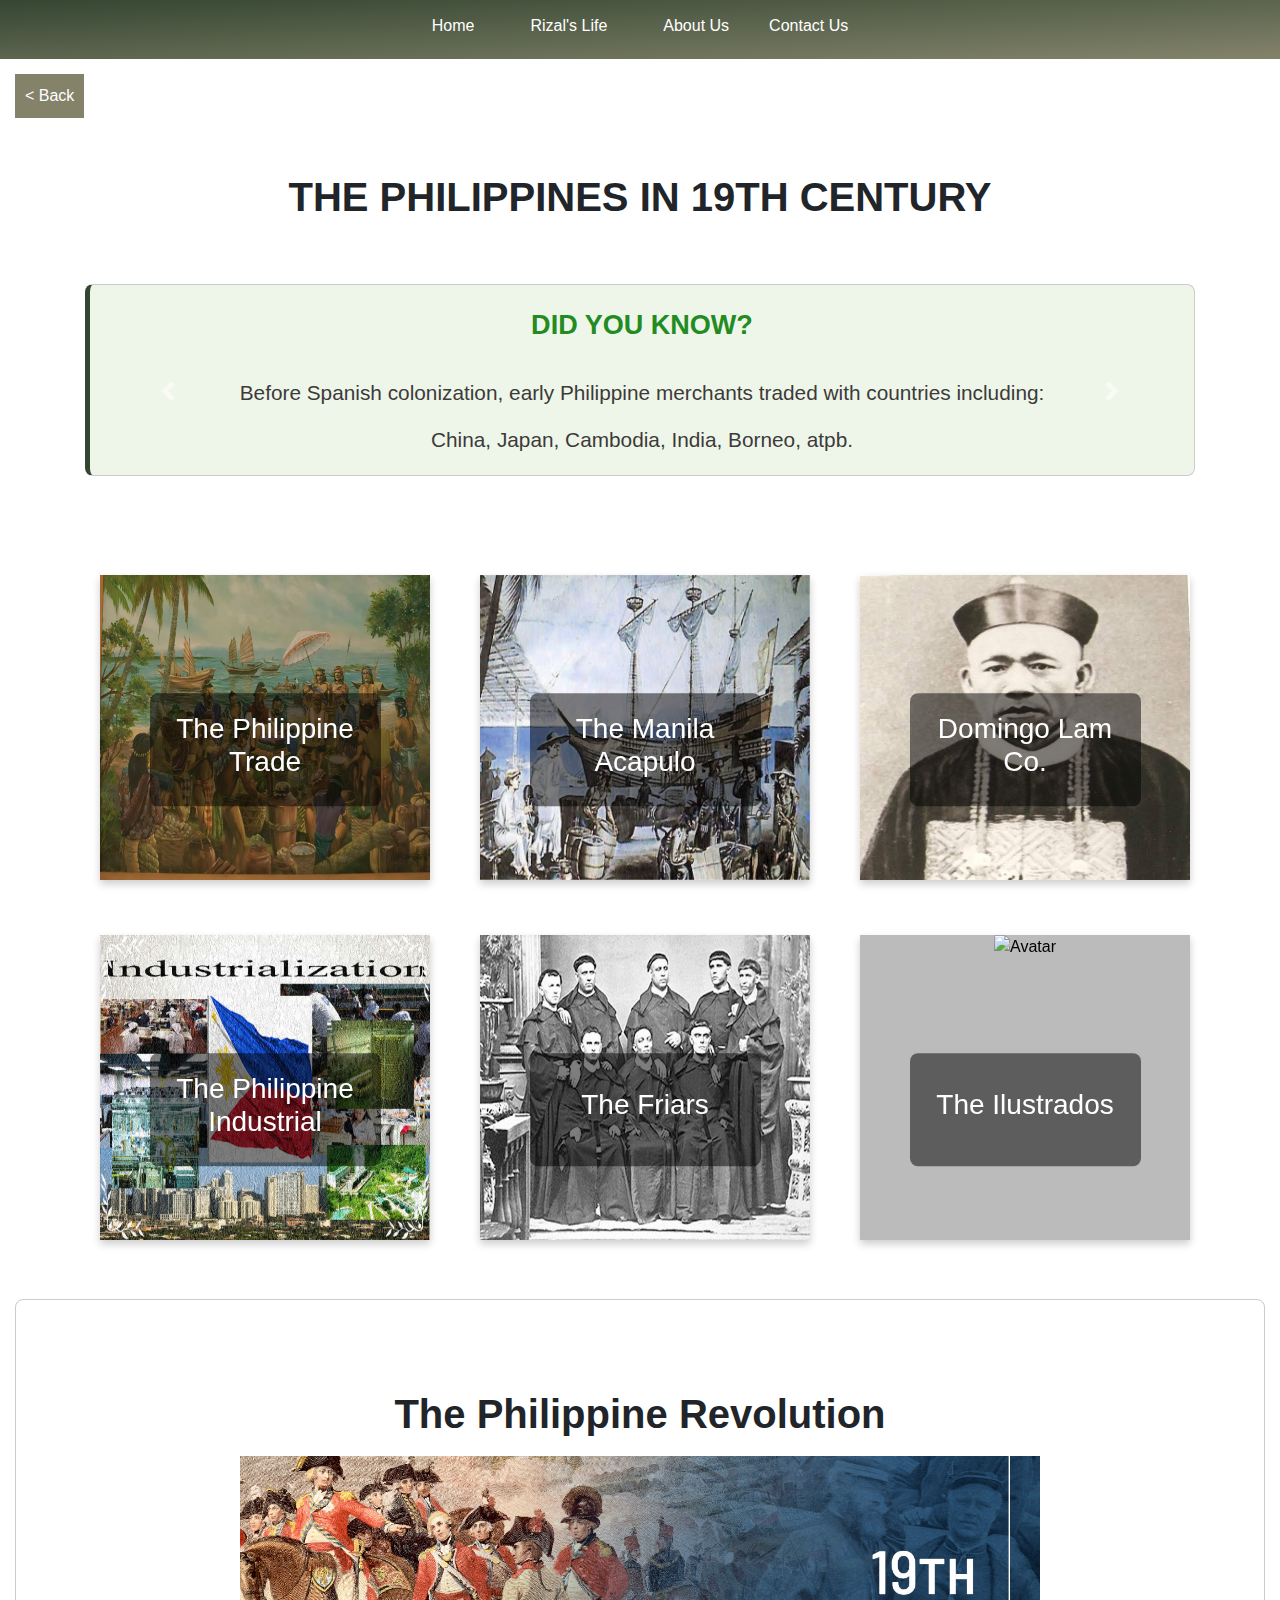
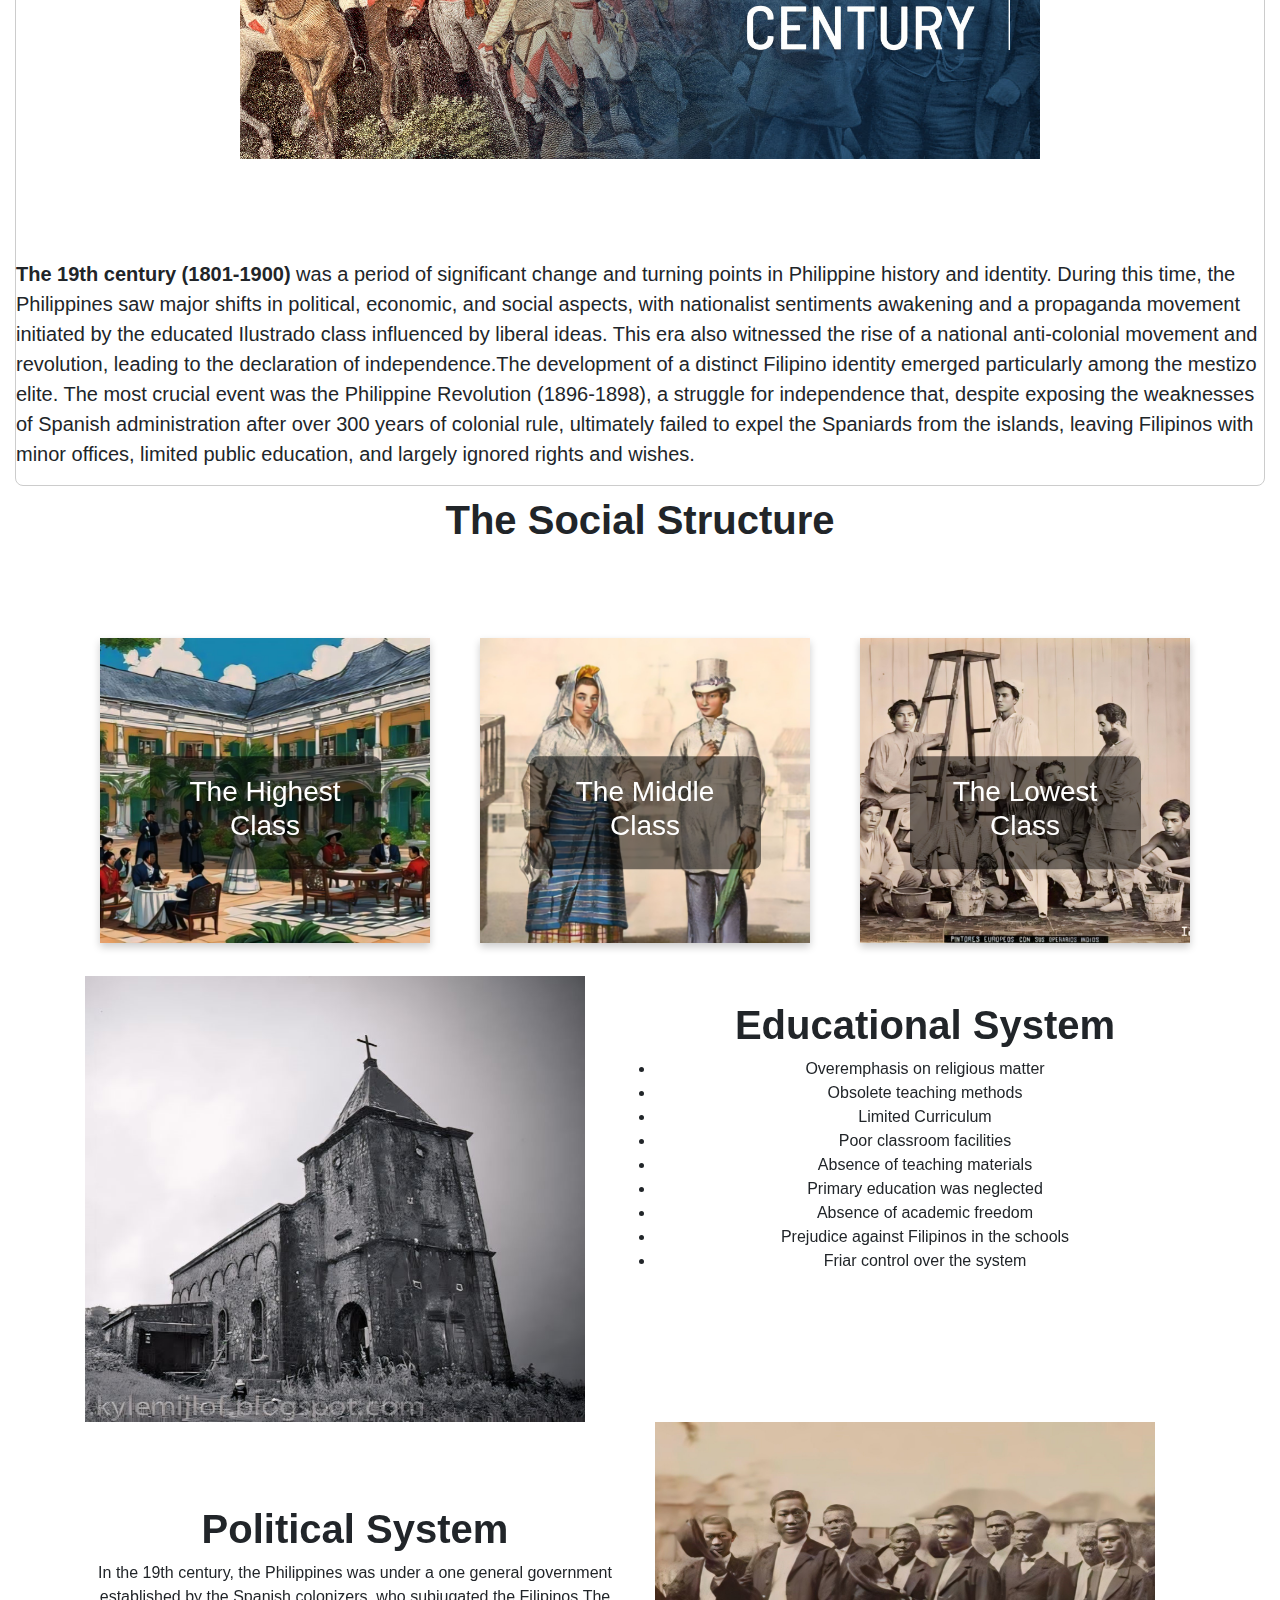
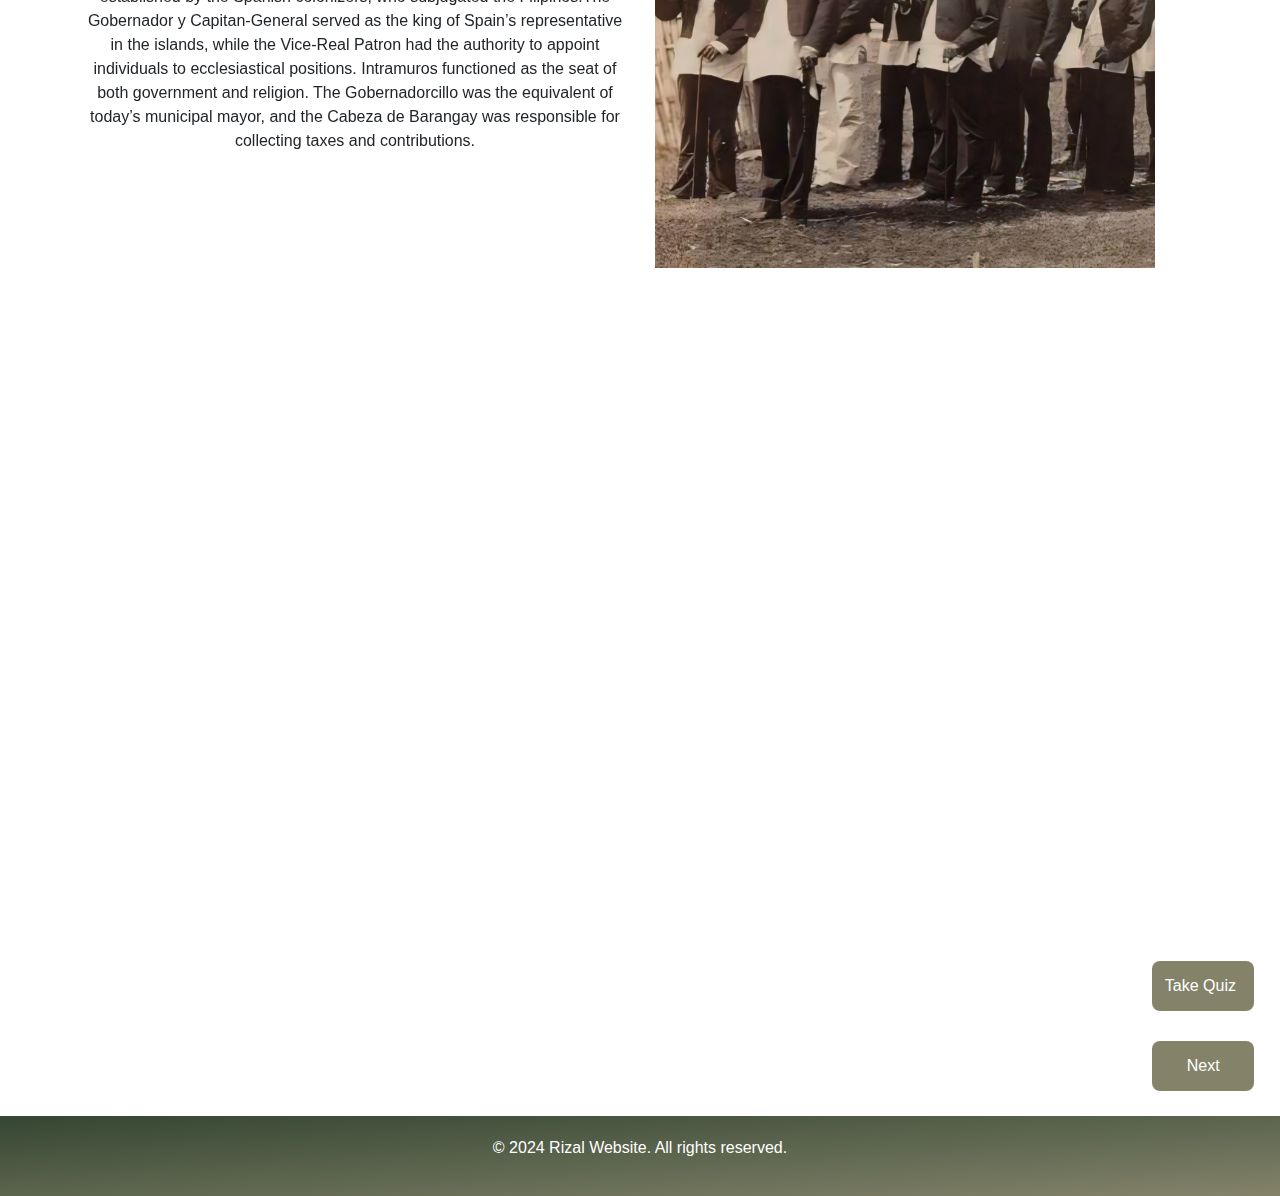
==== lesson2.html @ 727176fb "add files" ====
<!DOCTYPE html>
<html lang="en">
<head>
    <meta charset="UTF-8">
    <meta name="viewport" content="width=device-width, initial-scale=1.0">
    <title>Product Page</title>
    <link rel="stylesheet" href="styles.css">
    <link rel="stylesheet" href="style1.css">
    <!-- Bootstrap CSS -->
    <link rel="stylesheet" href="https://maxcdn.bootstrapcdn.com/bootstrap/4.5.2/css/bootstrap.min.css">
    <style>
        body {
            font-family: Arial, sans-serif;
            margin: 0;
            padding: 0;
            background-color: white;
        }

        nav {
            display: flex;
            justify-content: center;
            background-color: #333;
            overflow: hidden;
        }
        nav a {
          text-decoration: none;
            color: white;
            padding: 14px 20px;
            text-decoration: none;
            text-align: center;
            float: left;
        }
        nav a:hover {
            background-color: #ddd;
            color: black;
            text-decoration: none;
        }

        .dropdown {
            float: left;
            font-size: 15px;
        }

        .dropdown .dropbtn {
            font-size: 16px;  
            border: none;
            outline: none;
            color: white;
            padding: 0px 16px;
            background-color: inherit;
            margin: 0;
        }

        .dropdown-content {
            display: none;
            position: fixed;
            background-color: #f9f9f9;
            min-width: 160px;
            box-shadow: 0px 8px 16px 0px rgba(0,0,0,0.2);
            z-index: 1;
        }

        .dropdown-content a {
            float: none;
            color: black;
            padding: 10px 10px;
            text-decoration: none;
            display: block;
            text-align: left;
        }

        .dropdown:hover .dropdown-content {
            display: block;
        }

        .navbar a:hover, .dropdown:hover .dropbtn {
            background-color: #ddd;
            color: black;
        }
         /* TRIVIA */
         .carousel-item {
            height: 30vh; /* Adjust the height of the carousel items as needed */
            color: #3d3a3a;           
         
        }
        a.carousel-control-next {
            height: 120%;
        }
        a.carousel-control-prev {
            height: 120%;
        }
        .trivia {
            padding: 20px;
            margin-top: 5%;
            border: 1px solid #ccc;
            border-radius: 8px;
            margin-bottom: 30px;
            background: #eef6e9;
            border-left: 5px solid #344632;
            font-size: 1.3em;
        }
        .trivia b {
            color: forestgreen;
            font-size: 2em; 
            font-size: 1.3em; 
        }
        hr{

            text-decoration: none;
            height: 0%;
            border: none;
        }
       /* Flip Card */
        .century {
            text-align: center;
            padding-top: 40px;
        }
        .back {
            margin: 15px;
            padding: 10px;
            background: linear-gradient(to bottom right, #84836a,#84836a);
            color: white;
            display: -webkit-inline-box;
        }

        .back:hover {
          background: #dbbc9a;
          color: black;
          text-decoration: none;;
        }
        .back2 {
            margin: 15px;
            padding: 1%;
            margin-left: 90%;
            width: 8%;
            background: linear-gradient(to bottom right, #84836a,#84836a);
            color: white;
            display: inline-block;
            text-decoration: none;
            border-radius: 8px;
        }
        .back2:hover {
          background: #dbbc9a;
          color: black;
          text-decoration: none;
        }
        .back3 {
          text-align: center;
            margin-top: 15px;
            margin-bottom: 2%;
            padding: 1%;
            margin-left: 90%;
            width: 8%;
            height: 0%;
            background: linear-gradient(to bottom right, #84836a,#84836a);
            color: white;
            display: inline-block;
            text-decoration: none;
            border-radius: 8px;
        }
        .back3:hover{
          background: #dbbc9a;
          color: black;
          text-decoration: none;
        }

        .flip-card {
            background-color: transparent;
            width: 330px;
            height: 330px;
            perspective: 1000px;
            margin: 15px;
            padding-bottom: 25px;
        
        }

        .flip-card-inner {
          top:20% ;
            position: relative;
            width: 100%;
            height: 100%;
            text-align: center;
            transition: transform 0.6s;
            transform-style: preserve-3d;
            box-shadow: 0 4px 8px 0 rgba(0,0,0,0.2);
        }

        .flip-card:hover .flip-card-inner {
            transform: rotateY(180deg);
        }

        .flip-card-front, .flip-card-back {
            position: absolute;
            width: 100%;
            height: 100%;
            -webkit-backface-visibility: hidden;
            backface-visibility: hidden;
        }

        .flip-card-front {
            background-color: #bbb;
            color: black;
        }

        .flip-card-back {
            background-color: #e1be96;
            color: white;
            transform: rotateY(180deg);
            
        }
        .carousel-caption {
            position: absolute;
            transform: translate(-0%, -30%);
            background-color: rgba(0, 0, 0, 0.5);
            margin-bottom: 20px;
            display: flex;
            flex-direction: column;
            justify-content: center;
        }

        .carousel-caption h3 {
            color: white;
        }

        .carousel-caption p {
            color: white;
        }
        .Revolution {
            margin-top: 80px;
            padding-top: 80px;
            border: 1px solid #ccc;
            border-radius: 8px;
            background-color: #fff;
            transition: transform 0.3s, box-shadow 0.3s;
            font-size: 20px;
            display: flex;
            flex-direction: column;
            align-items: center;
        }
        .revol{
            padding: 10px;
            text-align: center;
        }
        .century2{
            max-width: 40em;
            max-height: 30em;
            display: flex;
            padding-bottom: 100px;
        }
        .bullet{
            display: flex;
            flex-direction: column;
            justify-content: center;
            margin-bottom: 70px;
           text-align: center;
         }

          img .century3{
            max-width: 40em;
            max-height: 11111em;
            display: flex;
            padding-bottom: 100px;
            top: 110%;
        }
        .bullet2{
            display: flex;
            flex-direction: column;
            justify-content: center;
            margin-bottom: 70px;
            text-align: center;
        }
          /* YouTube Video Embed */
          .video-container {
            position: relative;
            padding-bottom: 56.25%; /* 16:9 aspect ratio */
            height: 0;
            overflow: hidden;
            max-width: 100%;
            background: #000;
            margin: 20px 0;
        }
        .video-container iframe {
            position: absolute;
            top: 0;
            left: 0;
            width: 100%;
            height: 100%;
        }
    </style>
</head>
<body>
    <nav>
        <a href="index.html">Home</a>

        <div class="dropdown">
        <button class="dropbtn"><a href="rizal.html">Rizal's Life</a>
          <i class="fa fa-caret-down"></i>
        </button>
        <div class="dropdown-content">
          <a href="rizal.html"> Dr. Jose Rizal</a>
          <a href="lesson2.html"> History (19th Century)</a>
          <a href="lesson4.html"> Rizal’s Life: Family, Childhood and Early Education</a>
          <a href="lesson5.html"> Rizal’s Life: Higher Education and Life Abroad</a>
          <a href="propaganda.html"> Propaganda Movement</a>
        </div>
      </div> 

        <a href="index.html">About Us</a>
        <a href="index.html">Contact Us</a>
    </nav>
    <a class="back" href="rizalinfo.html">< Back</a>
    <!-------THE PHILIPPINES IN 19TH CENTURY-------->
    <div class="century"><h1><b>THE PHILIPPINES IN 19TH CENTURY</b></h1></div>
     <!-- DID YOU KNOWN? -->
     <div class="container">
      <div id="triviaCarousel" class="carousel slide" data-ride="carousel">
          <div class="carousel-inner">
              <div class="carousel-item active">
                  <div class="trivia text-center">
                      <b>DID YOU KNOW?</b><br><br>
                      Before Spanish colonization, early Philippine merchants traded with countries including: <hr>
                      China, Japan, Cambodia, India, Borneo, atpb.

                  </div>
              </div>
                  <div class="carousel-item">
                      <div class="trivia text-center">
                          <b>DID YOU KNOW?</b><br><br>
                          Did you know that the Manila-Acapulco Galleon Trade made Manila a center of commerce in the East being sent to Mexico, involving goods like:
                          Mangoes, Tamarind, Rice, and Chinese Tea.
                      </div>
                  </div>
          </div>
          <a class="carousel-control-prev" href="#triviaCarousel" role="button" data-slide="prev">
               <span class="carousel-control-prev-icon" aria-hidden="true"></span>
              <span class="sr-only">Previous</span>
          </a>
          <a class="carousel-control-next" href="#triviaCarousel" role="button" data-slide="next">
              <span class="carousel-control-next-icon" aria-hidden="true"></span>
              <span class="sr-only">Next</span>
          </a>
      </div>
  </div>
    <div class="container">
        <div class="row">
            <div class="col-md-4">
                <div class="flip-card">
                  <div class="flip-card-inner">
                    <div class="flip-card-front">
                      <img src="Images/trading.jpg" alt="Avatar" style="width:330px;height:305px;">
                        <div class="carousel-caption">
                            <h3>The Philippine Trade</h3>
                        </div>
                    </div>
                    <div class="flip-card-back">
                      <br>
                      <h1>The Philippine Trade</h1>
                      <br>
                      <p>Long before the Spaniards came to the Philippines, trade among the early Filipinos and with traders from the neighboring lands like China, Java, Borneo, and Thailand was conducted through barter</p>
                    </div>
                  </div>
                </div>

            </div>
            <div class="col-md-4">
                <div class="flip-card">
                  <div class="flip-card-inner">
                    <div class="flip-card-front">
                      <img src="Images/acapulo.jpg" alt="Avatar" style="width:330px;height:305px;">
                        <div class="carousel-caption">
                            <h3>The Manila Acapulo</h3>
                        </div>
                    </div>
                    <div class="flip-card-back">
                        <br>
                      <h1>The Manila Acapulco</h1>
                      <br>
                      <p>The Manila galleon, originally known as La Nao de China,and Galeón de Acapulco,refers to the Spanish trading ships that linked the Spanish Crown's Viceroyalty of New Spain, based in Mexico City, with its Asian territories, collectively known as the Spanish East Indies, across the Pacific Ocean.</p>
                    </div>
                  </div>
                </div>

            </div>
            <div class="col-md-4">
                <div class="flip-card">
                  <div class="flip-card-inner">
                    <div class="flip-card-front">
                      <img src="Images/lamco.jpg" alt="Avatar" style="width:330px;height:305px;">
                        <div class="carousel-caption">
                            <h3>Domingo Lam Co.</h3>
                        </div>
                    </div>
                    <div class="flip-card-back">
                        <br>
                      <h1>Domingo Lam Co.</h1>
                      <br>
                      <p> Chinese immigrant and business tycoon Don Domingo Lamco (Chinese name: Cue Yi-Lam) of Laguna was the great-great grandfather of Jose Rizal. Lamco is originally from Amoy China who came to the Philippines in the mid 17th century.</p>
                    </div>
                  </div>
                </div>
            </div>
            <div class="col-md-4">
              <div class="flip-card">
                <div class="flip-card-inner">
                  <div class="flip-card-front">
                    <img src="Images/industry.png" alt="Avatar" style="width:330px;height:305px;">
                      <div class="carousel-caption">
                          <h3>The Philippine Industrial</h3>
                      </div>
                  </div>
                  <div class="flip-card-back">
                      <br>
                    <h1>The Philippine Industrial</h1>
                    <br>
                    <p>The growth of commercial agriculture resulted in the appearance of a new class. Alongside the landholdings of the church and the rice estates of the pre-Spanish nobility there arose haciendas of coffee, hemp, and sugar, often the property of the Chinese-Filipino mestizos.</p>
                  </div>
                </div>
              </div>  
            </div>
            <div class="col-md-4">
              <div class="flip-card">
                <div class="flip-card-inner">
                  <div class="flip-card-front">
                    <img src="Images/friar.jpg" alt="Avatar" style="width:330px;height:305px;">
                      <div class="carousel-caption">
                          <h3>The Friars</h3>
                      </div>
                  </div>
                  <div class="flip-card-back">
                      <br>
                    <h1>The Friars</h1>
                     <br>
                    <p>The Spanish friars were the crucial elements in the Westernization of the Philippines, and in spreading the Christian faith in that part of the world. The friars in the 19th century abused the Filipinos through their pervasive presence in daily life, involvement in corruption, and conflicts with local officials and clergy.</p>
                  </div>
                </div>
              </div> 
            </div>
            <div class="col-md-4">
                <div class="flip-card">
                  <div class="flip-card-inner">
                    <div class="flip-card-front">
                      <img src="Images/ilustrados.jpg" alt="Avatar" style="width:330px;height:305px;">
                      <div class="carousel-caption">
                            <h3>The Ilustrados</h3>
                        </div>
                    </div>
                    <div class="flip-card-back">
                        <br>
                      <h1>The Illustrados</h1>
                      <br>
                      <p>The ilustrados, or the educated class of Filipinos during the Spanish colonial period, were instrumental in the rise of Filipino nationalism. They were the first to articulate the need for national identity and independence, using their education and exposure to liberal ideas from Europe to challenge the oppressive Spanish rule.</p>
                    </div>
                  </div>
                </div>
            </div>
        </div>
    </div>
            <!--PHILIPPINE REVOLUTION-->
            <div class="col-md-12">
                <div class="Revolution">
                <h1 class="revol"><b>The Philippine Revolution</b></h1>
                <img class="century2" src="Images/19thCentury.jpg" alt="picture ni rizal">
                    <p><b>The 19th century (1801-1900)</b> was a period of significant change and turning points in Philippine history and identity. During this time, the Philippines saw major shifts in political, economic, and social aspects, with nationalist sentiments awakening and a propaganda movement initiated by the educated Ilustrado class influenced by liberal ideas. This era also witnessed the rise of a national anti-colonial movement and revolution, leading to the declaration of independence.The development of a distinct Filipino identity emerged particularly among the mestizo elite. The most crucial event was the Philippine Revolution (1896-1898), a struggle for independence that, despite exposing the weaknesses of Spanish administration after over 300 years of colonial rule, ultimately failed to expel the Spaniards from the islands, leaving Filipinos with minor offices, limited public education, and largely ignored rights and wishes.</p>
                </div>
            </div>
            <!--SOCIAL STRUCTURE-->
        <h1 class="revol"><b>The Social Structure</b></h1>
        <div class="container">
        <div class="row">
            <div class="col-md-4">
                <div class="flip-card">
                  <div class="flip-card-inner">
                    <div class="flip-card-front">
                      <img src="Images/peninsulares.jpg" alt="Avatar" style="width:330px;height:305px;">
                        <div class="carousel-caption">
                            <h3>The Highest Class</h3>
                        </div>
                    </div>
                    <div class="flip-card-back">
                      <br>
                      <h1>The Highest Class</h1>
                      <br>
                        <h5>Spanish Officials, Peninsulares, Insulares, Friars</h5>
                        <p>They have the power and authority to rule over the Filipinos</p>
                    </div>
                  </div>
                </div>

            </div>

            <div class="col-md-4">
                <div class="flip-card">
                  <div class="flip-card-inner">
                    <div class="flip-card-front">
                      <img src="Images/principalia.jpg" alt="Avatar" style="width:330px;height:305px;">
                        <div class="carousel-caption">
                            <h3>The Middle Class</h3>
                        </div>
                    </div>
                    <div class="flip-card-back">
                      <br>
                      <h1>The Middle Class</h1>
                      <br>
                        <h5> Spanish Mestizos, Chinese Mestizos, Criollos, Principalia</h5>
                        <p>They are mixed of Spanish and Full-blooded Filipinos</p>
                    </div>
                  </div>
                </div>

            </div>

            <div class="col-md-4">
                <div class="flip-card">
                  <div class="flip-card-inner">
                    <div class="flip-card-front">
                      <img src="Images/indios.jpg" alt="Avatar" style="width:330px;height:305px;">
                        <div class="carousel-caption">
                            <h3>The Lowest Class</h3>
                            
                        </div>
                    </div>
                    <div class="flip-card-back">
                      <br>
                      <h1>The Lowest Class</h1>
                      <br>
                      <h5>Indios/Native Filipinos/The Masses</h5>
                        <p>Poor Filipinos, the Indios are the poor natives or poor people having pure Filipino blood</p>
                    </div>
                  </div>
                </div>

            </div>
            </div>
            </div>
            </div>
            <!-- EDUCATIONAL SYSTEM -->
            <div class="container">
                <div class="row">
            <div class="col-md-6">
                <img class="century3" src="Images/church.jpg" style="width:500px;height:500px; padding-top: 10%;">
            </div>
            <div class="bullet2 col-md-6">
                <h1 class=""><b>Educational System</b></h1>

                  <li>Overemphasis on religious matter</li>
                  <li>Obsolete teaching methods</li>
                  <li>Limited Curriculum</li>
                  <li>Poor classroom facilities</li>
                  <li>Absence of teaching materials</li>
                  <li>Primary education was neglected</li>
                  <li>Absence of academic freedom</li>
                  <li>Prejudice against Filipinos in the schools</li>
                  <li>Friar control over the system</li>

            </div>
        </div>
    </div>
    <!-- POLITICAL SYSTEM -->
            <div class="container">
                <div class="row">
            <div class="bullet2 col-md-6">
                <h1 class=""><b>Political System</b></h1>
                <p>
                  In the 19th century, the Philippines was under a one general government established by the Spanish colonizers, who subjugated the Filipinos.The Gobernador y Capitan-General served as the king of Spain’s representative in the islands, while the Vice-Real Patron had the authority to appoint individuals to ecclesiastical positions. Intramuros functioned as the seat of both government and religion. The Gobernadorcillo was the equivalent of today’s municipal mayor, and the Cabeza de Barangay was responsible for collecting taxes and contributions.
                </p>
            </div>
            <div class="col-md-6">
                <img class="century3" src="Images/political.jpg" style="width:500px;height:500px; padding-bottom: 10%;">
            </div>
        </div>
    </div>
    <!-- Embedded YouTube Video -->
    <div class="container">
      <div class="row">
        <div class="col-md-12 text-center">
          <div class="embed-responsive embed-responsive-16by9">
              <iframe class="embed-responsive-item" src="https://www.youtube.com/embed/nvOhea-KxM8?start=624&autoplay=1" allow="autoplay" allowfullscreen></iframe>
          </div>
        </div>
      </div>
    </div>
    <div>
      <a class="back2" href="q1.html">Take Quiz</a>
      <a class="back3" href="lesson4.html"> Next</a>
    </div>
    <div class="footer">
        <p>&copy; 2024 Rizal Website. All rights reserved.</p>
    </div>
    <script src="https://code.jquery.com/jquery-3.5.1.slim.min.js"></script>
    <script src="https://cdn.jsdelivr.net/npm/@popperjs/core@2.9.2/dist/umd/popper.min.js"></script>
    <script src="https://maxcdn.bootstrapcdn.com/bootstrap/4.5.2/js/bootstrap.min.js"></script>
</body>
</html>
---- style1.css ----
body {
    font-family: Arial, sans-serif;
    margin: 0;
    padding: 0;
    background-color: white;
}


nav {
    display: flex;
    justify-content: center;
    background: linear-gradient(to bottom right, #344632, #84836a);
    overflow: hidden;
}
nav a {
    color: white;
    padding: 14px 20px;
    text-decoration: none;
    text-align: center;
    float: left;

}
nav a:hover {
    background-color: #ddd;
    color: black;
}

.dropdown {
  float: left;
}

.dropdown .dropbtn {
  font-size: 16px;  
  border: none;
  outline: none;
  color: white;
  padding: 14px 16px;
  background-color: inherit;
  margin: 0;
}

.dropdown-content {

  display: none;
  position: fixed;
  background-color: #f9f9f9;
  min-width: 160px;
  box-shadow: 0px 8px 16px 0px rgba(0,0,0,0.2);
  z-index: 1;
}

.dropdown-content a {
  float: none;
  color: black;
  padding: 10px 10px;
  text-decoration: none;
  display: block;
  text-align: left;
}

.dropdown:hover .dropdown-content {
  display: block;
}

.navbar a:hover, .dropdown:hover .dropbtn {
  background-color: #ddd;
  color: black;
}
.container {
    max-width: 100%;
    margin: 0 auto;
    padding: 0;
}

.carousel-item {
    height: 100vh;
}

.carousel-item img {
    width: 100%;
    height: 100vh;
    object-fit: cover;
}

.carousel-caption {
    position: absolute;
    top: 50%;
    left: 50%;
    bottom: 30%;
    transform: translate(-50%, -50%);
    background-color: rgba(0, 0, 0, 0.5);
    padding: 20px;
    border-radius: 8px;
}

.carousel-caption h2 {
    color: white;
    margin: 0;
}

.carousel-caption p {
    color: white;
    margin-top: 10px;
}

.divider {
    height: 1px;
    background-color: #ccc;
    margin: 20px 0;
}

.about-us {
    text-align: center;
    padding: 60px 20px;
    background: linear-gradient(to bottom right, #84836a, #84836a);
    color: white;
}

.about-us h3 {
    color: #f7faf7;
    margin-bottom: 30px;
    font-size: 3rem;
    font-family: 'Playfair Display', serif;
    letter-spacing: 1px;
    animation: fadeIn 2s ease-in-out;
}

.about-us p {
    margin-bottom: 20px;
    font-size: 1.2rem;
    line-height: 1.6;
    max-width: 800px;
    margin-left: auto;
    margin-right: auto;
    animation: fadeIn 3s ease-in-out;
}

.meet-the-team {
    padding: 60px 20px;
    background: linear-gradient(to bottom right, #84836a,#84836a);
}

.meet-the-team h3 {
    margin-bottom: 40px;
    font-size: 3rem;
    color: #f5f5f5;
    font-family: 'Playfair Display', serif;
    letter-spacing: 1px;
    animation: fadeIn 2s ease-in-out;
}

.card {
    transition: transform 0.3s, box-shadow 0.3s;
    margin-bottom: 20px;
    border: none;
    overflow: hidden;
    border-radius: 10px;
    animation: fadeIn 2s ease-in-out;
    background-color: #4e4e50;
}

.card:hover {
    transform: translateY(-10px);
    box-shadow: 0 6px 12px rgba(0, 0, 0, 0.2);
}

.card img {
    transition: transform 0.3s;
}

.card:hover img {
    transform: scale(1.1);
}

.card-title {
    margin-top: 10px;
    font-size: 1.4rem;
    color: #0a0a0a;
}

.card-body {
    text-align: center;
    background-color: #f7faf7;
    padding: 15px;
}

.footer {
    background: linear-gradient(to bottom right, #344632, #84836a);
    color: white;
    padding: 20px 0;
    text-align: center;
}

@media (max-width: 768px) {
    .about-us h3,
    .meet-the-team h3 {
        font-size: 2.5rem;
    }

    .about-us p {
        font-size: 1rem;
    }

    .card-title {
        font-size: 1.2rem;
    }
}

@keyframes fadeIn {
    from {
        opacity: 0;
    }
    to {
        opacity: 1;
    }
}

.contact-us {
    padding: 40px;
    background-color: #fff;
    text-align: center;
    box-shadow: 0 4px 8px rgba(0, 0, 0, 0.1); /* Added box shadow */
}

.contact-us h3 {
    margin-bottom: 20px;
    font-size: 1.8rem; /* Increased font size */
}

.form-control {
    margin-bottom: 15px;
    box-shadow: 0 2px 4px rgba(0, 0, 0, 0.1); /* Added box shadow to input fields */
}

.btn-primary {
    margin-top: 15px;
    background-color: #e1be96;
    border-color: #e1be96;
    color: #344632;
    transition: background-color 0.3s, border-color 0.3s; /* Smooth transition */
}

.btn-primary:hover {
    background-color: #344632;
    border-color: #344632;
}



#mission-vision-goals {
    padding: 40px 0;
    background-color:white ;
    color: rgb(5, 5, 5);
    text-align: center;
}

#mission-vision-goals h2 {
    color: #030303;
    font-size: 2.5rem;
    margin-bottom: 40px;
}

#mission-vision-goals .section-content {
    display: flex;
    align-items: center;
    justify-content: center;
    flex-wrap: wrap;
    margin-bottom: 30px;
}

#mission-vision-goals .section-content:nth-child(even) {
    flex-direction: row-reverse;
}

#mission-vision-goals .section-content img {
    width: 50%;
    height: auto;
    object-fit: cover;
    border-radius: 8px;
    box-shadow: 0 4px 8px rgba(0, 0, 0, 0.1);
    transition: transform 0.3s, box-shadow 0.3s;
}

#mission-vision-goals .section-content img:hover {
    transform: scale(1.05);
    box-shadow: 0 6px 12px rgba(0, 0, 0, 0.2);
}

#mission-vision-goals .section-text {
    width: 50%;
    padding: 20px;
}

#mission-vision-goals .section-text h4 {
    color: #0a0a0a;
    margin-bottom: 20px;
    font-size: 1.8rem;
}

#mission-vision-goals .section-text p {
    color:  #0a0a0a;
    font-size: 1.1rem;
    line-height: 1.6;
}

#mission-vision-goals .section-text ul {
    list-style-type: none;
    padding-left: 0;
}

#mission-vision-goals .section-text ul li {
    text-align: left;
    margin-bottom: 10px;
    color:  #0a0a0a;
}

@media (max-width: 768px) {
    #mission-vision-goals .section-content {
        flex-direction: column;
    }

    #mission-vision-goals .section-content img,
    #mission-vision-goals .section-text {
        width: 100%;
    }
}
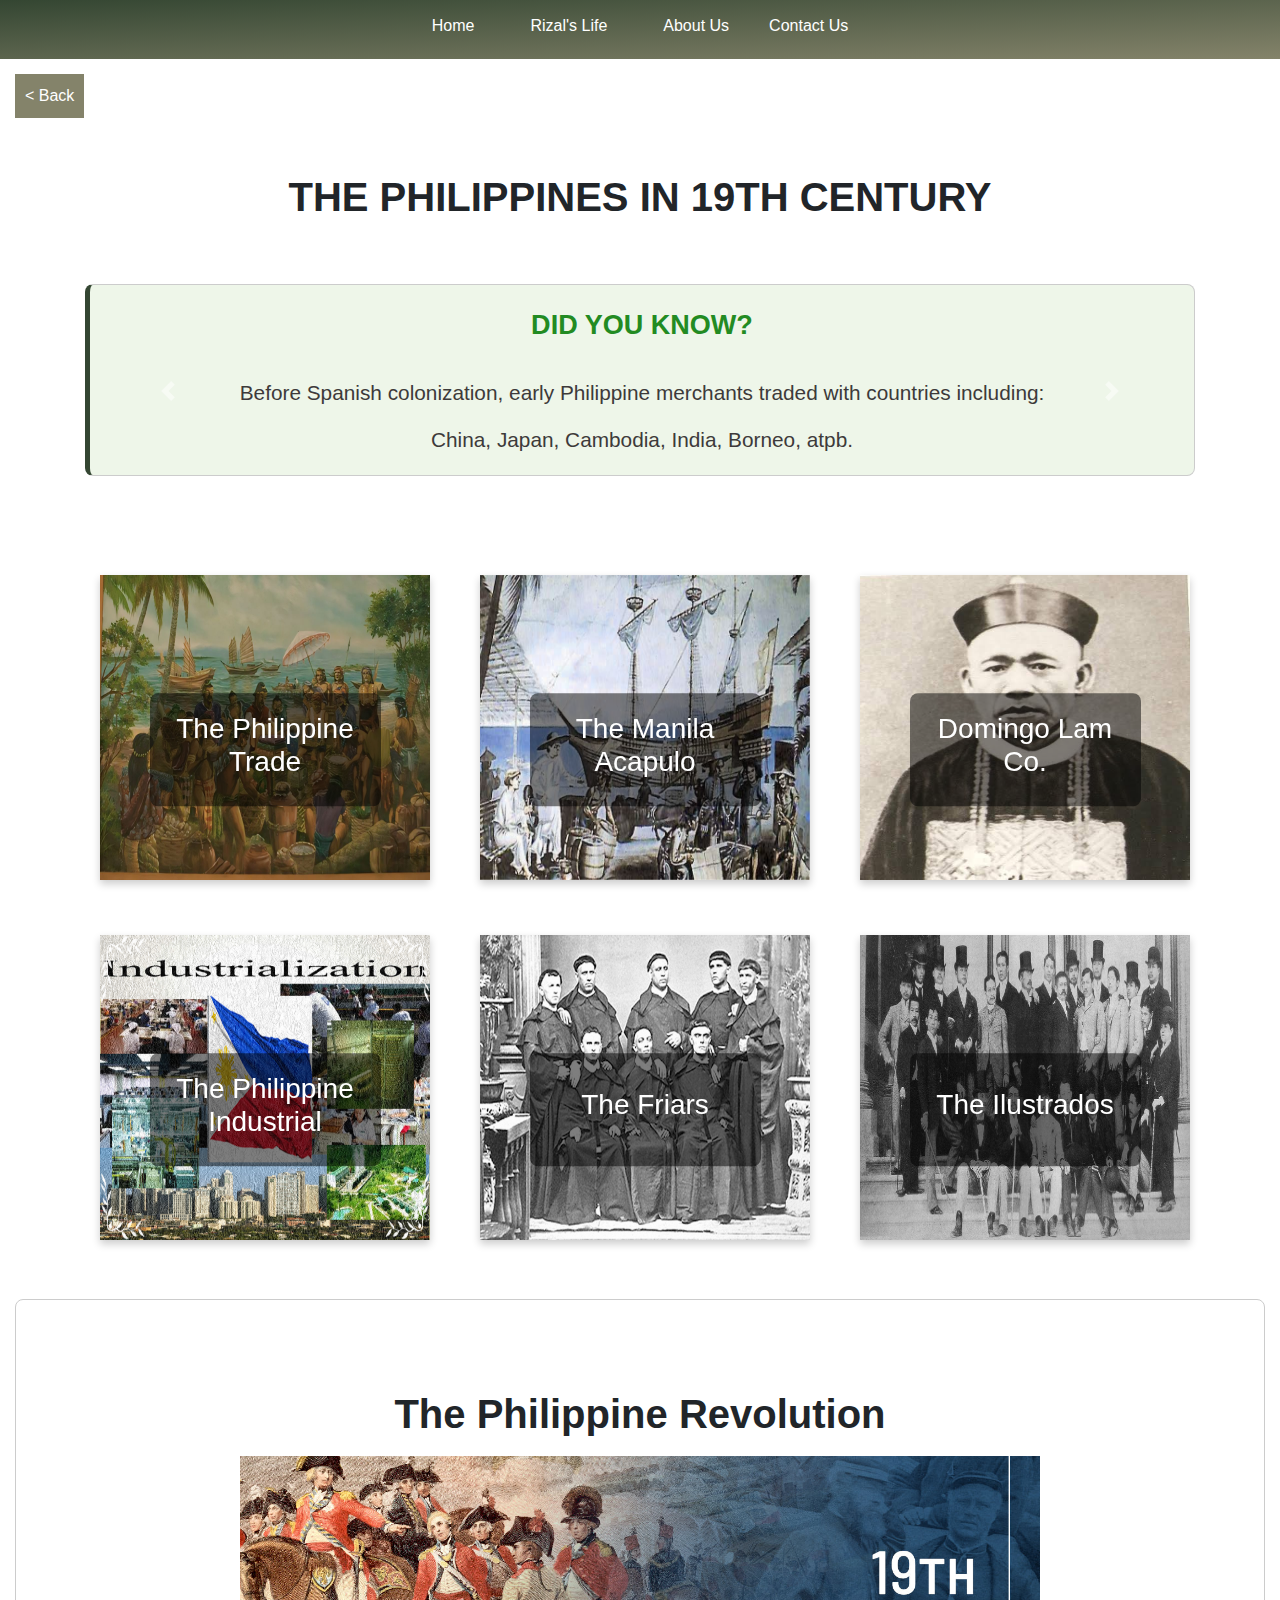
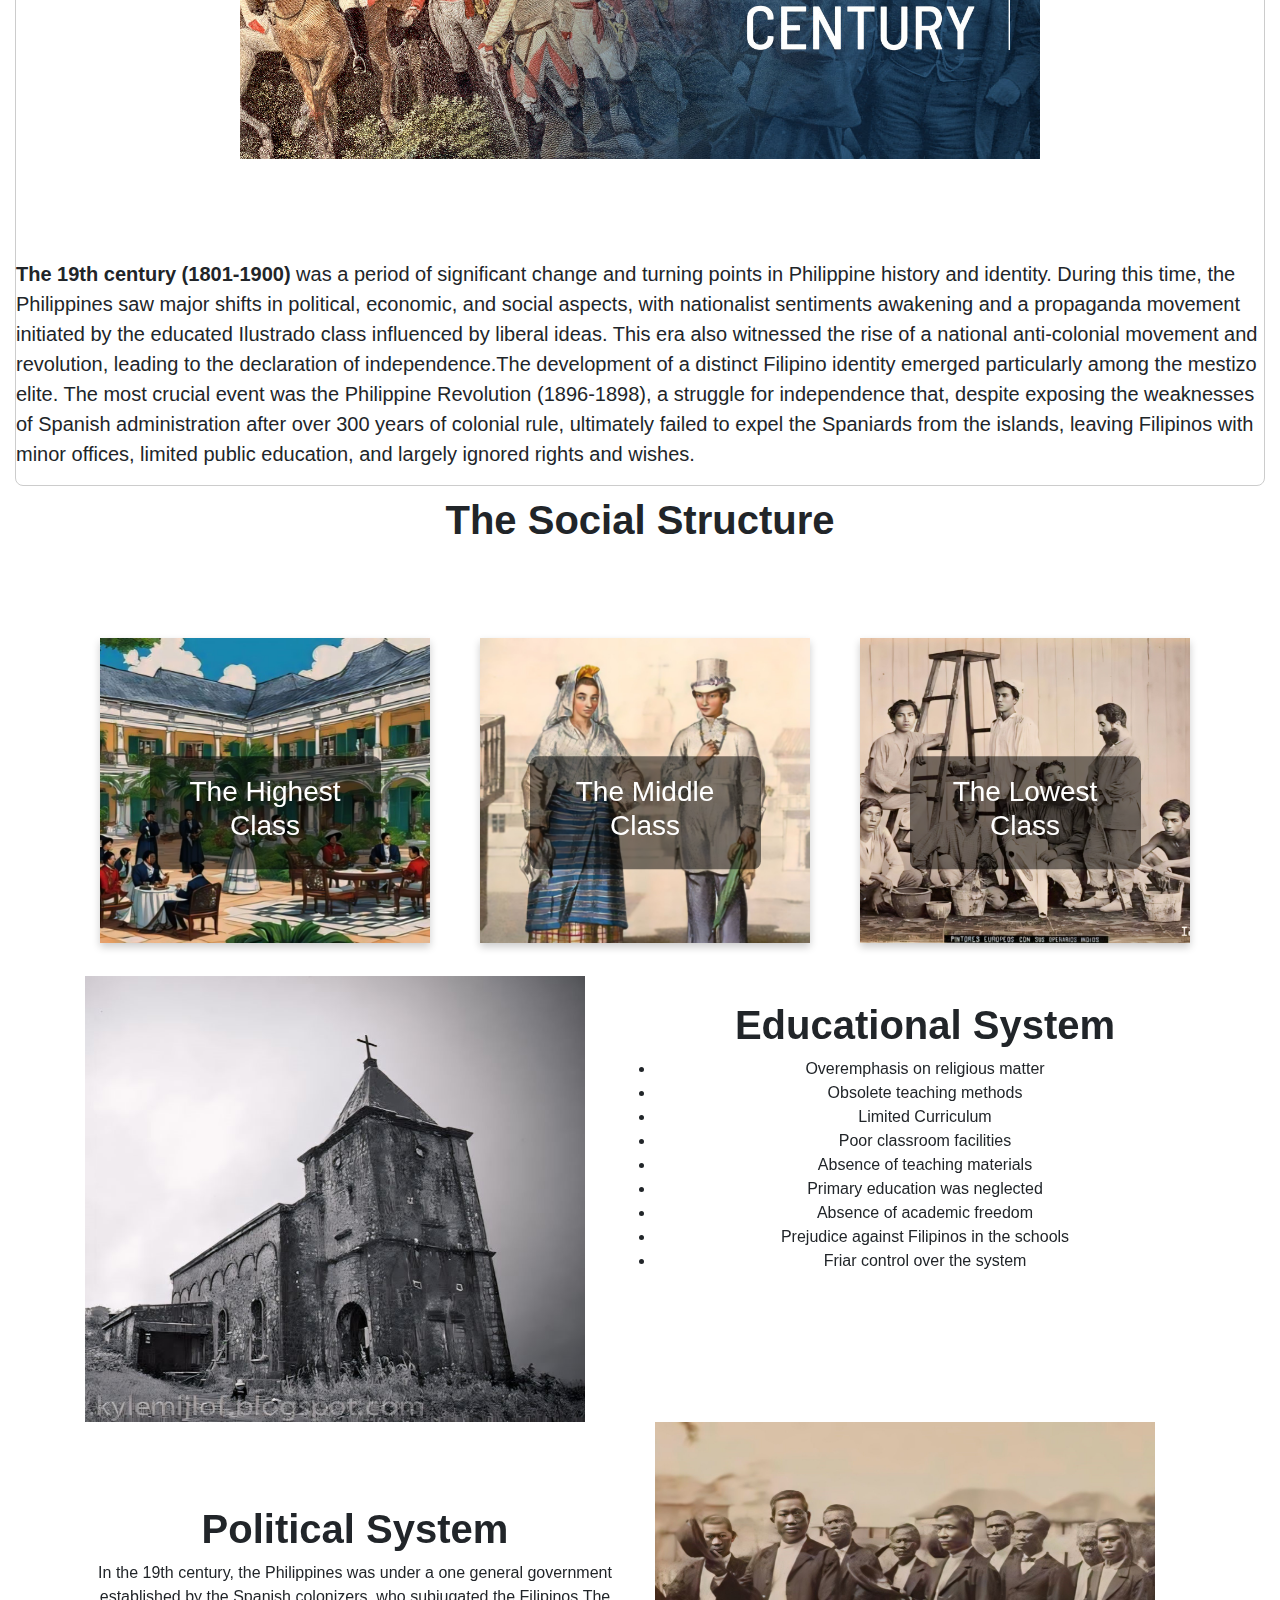
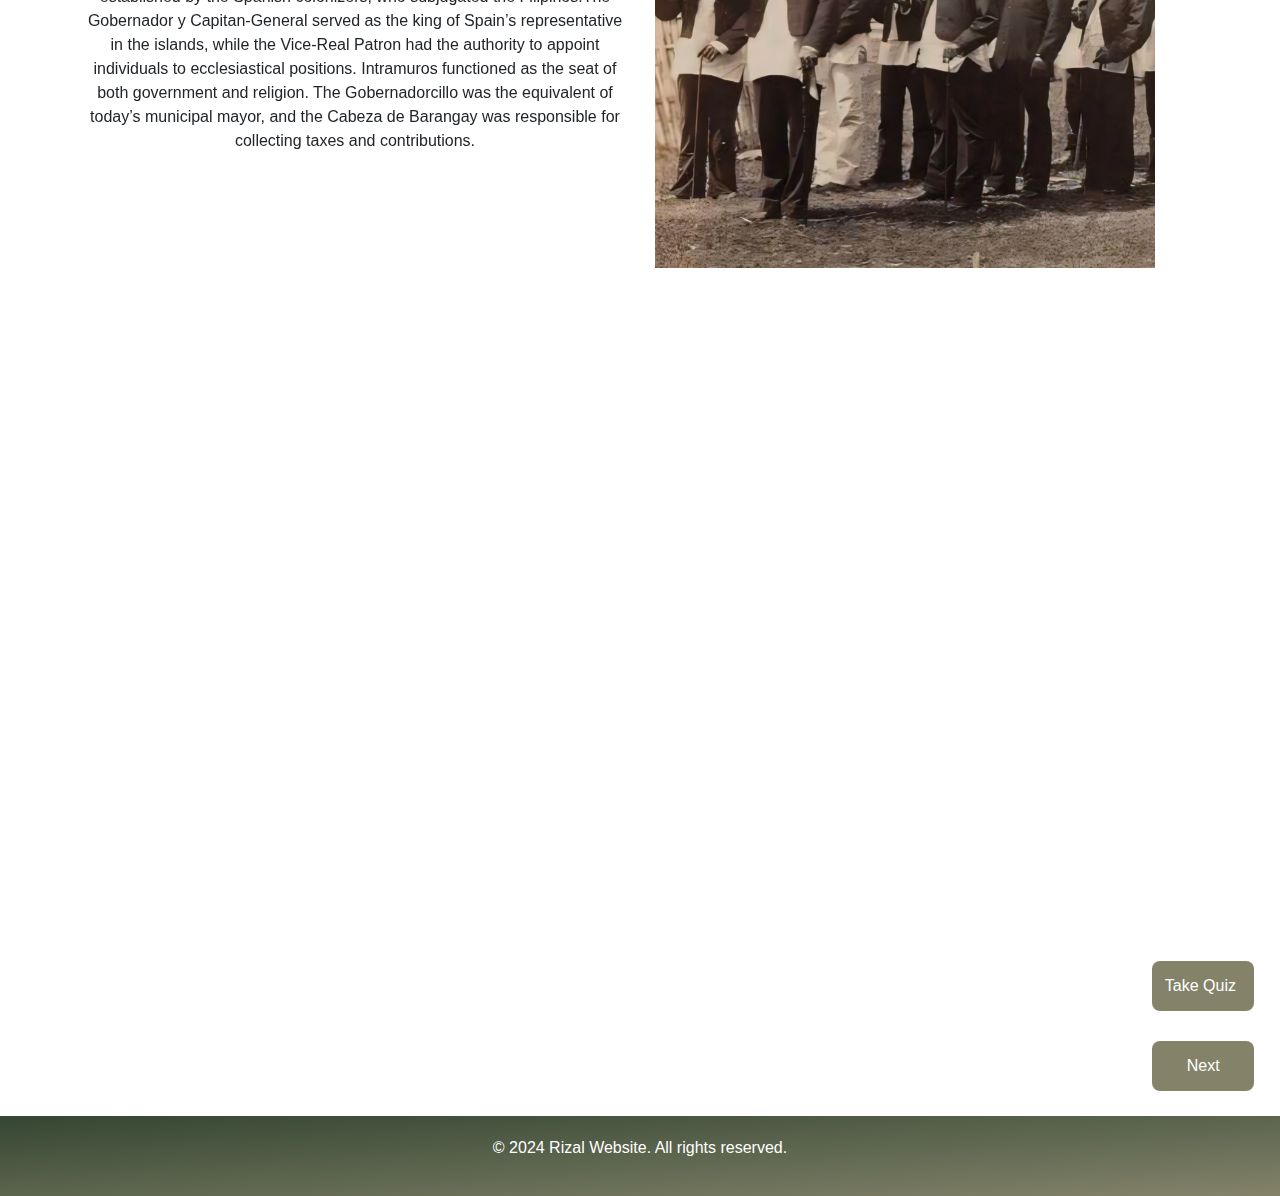
==== commit cb6a084b: "add files" ====
--- a/lesson2.html
+++ b/lesson2.html
@@ -298,6 +298,7 @@
         </button>
         <div class="dropdown-content">
           <a href="rizal.html"> Dr. Jose Rizal</a>
+          <a href="rizal_law.html">Republict Act 1425 (Rizal Law)</a>
           <a href="lesson2.html"> History (19th Century)</a>
           <a href="lesson4.html"> Rizal’s Life: Family, Childhood and Early Education</a>
           <a href="lesson5.html"> Rizal’s Life: Higher Education and Life Abroad</a>
@@ -439,7 +440,7 @@
                 <div class="flip-card">
                   <div class="flip-card-inner">
                     <div class="flip-card-front">
-                      <img src="Images/ilustrados.jpg" alt="Avatar" style="width:330px;height:305px;">
+                      <img src="Images/Ilustrados.jpg" alt="Avatar" style="width:330px;height:305px;">
                       <div class="carousel-caption">
                             <h3>The Ilustrados</h3>
                         </div>
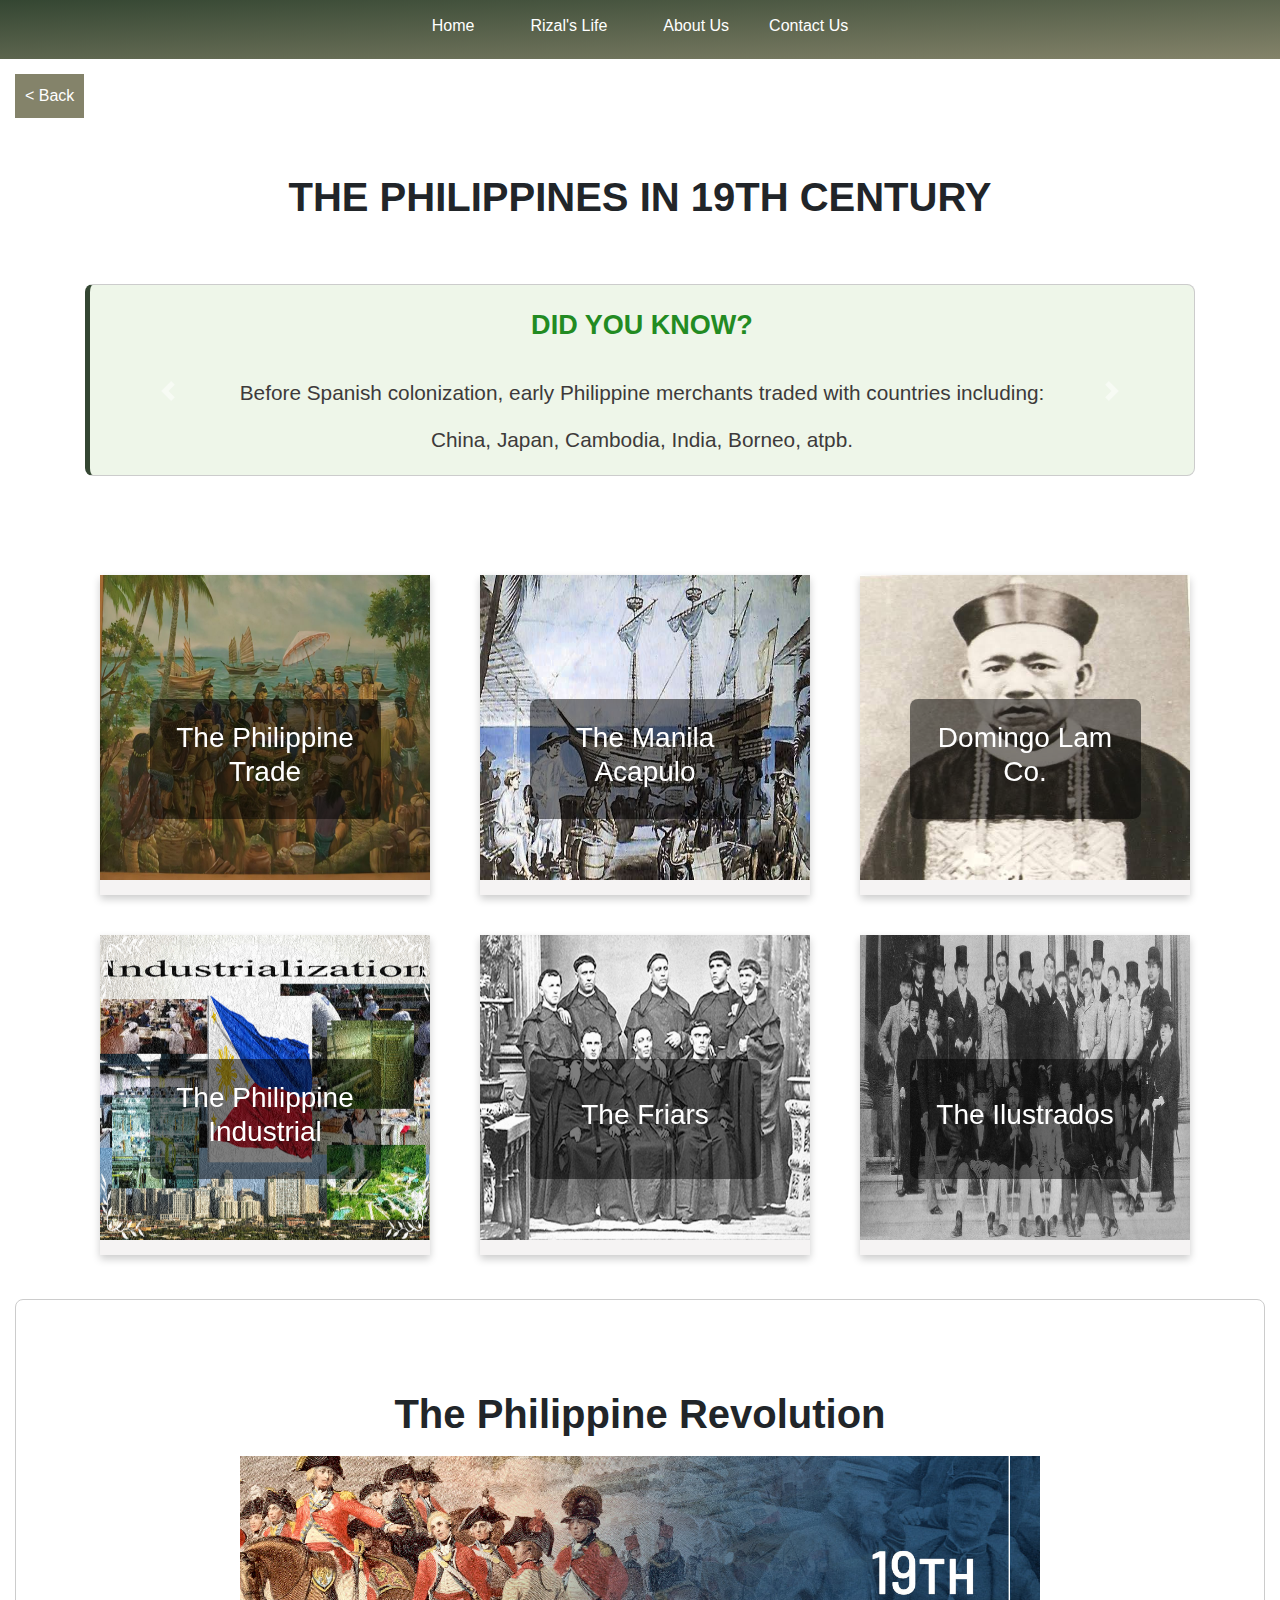
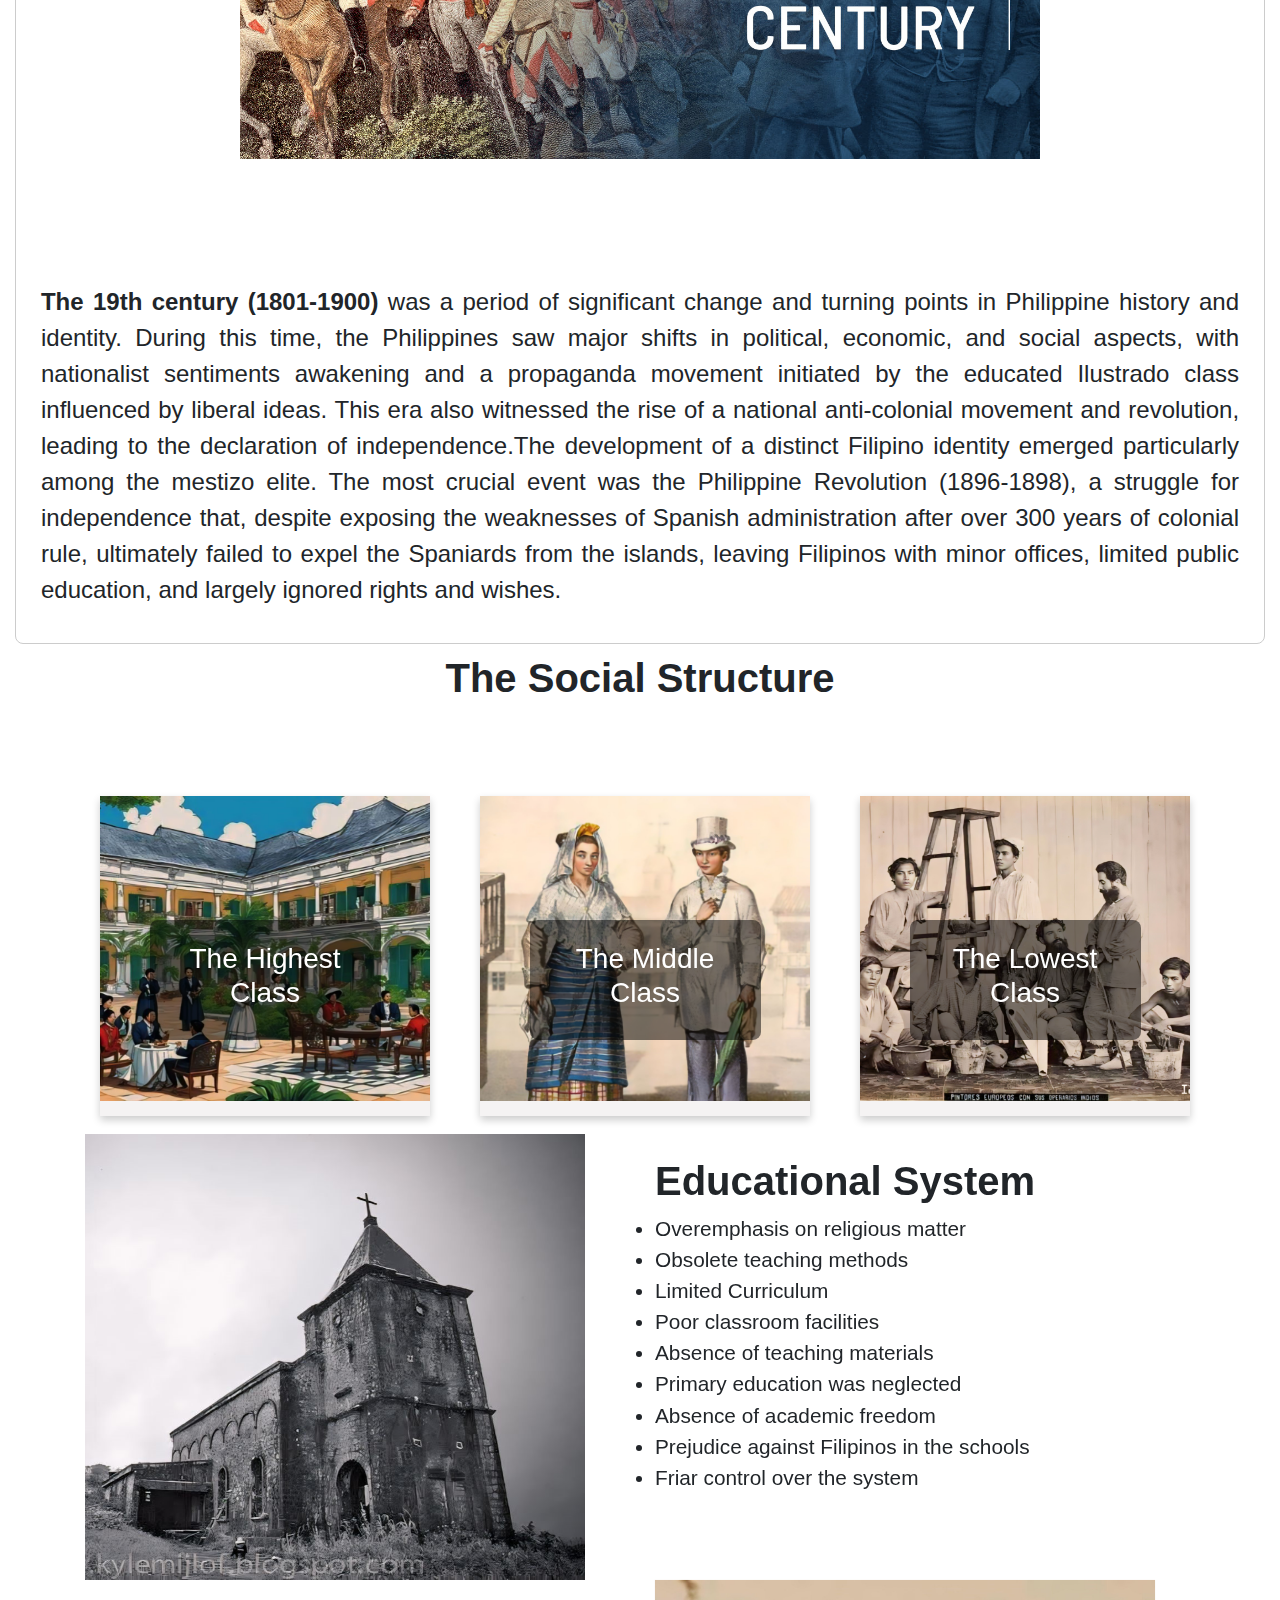
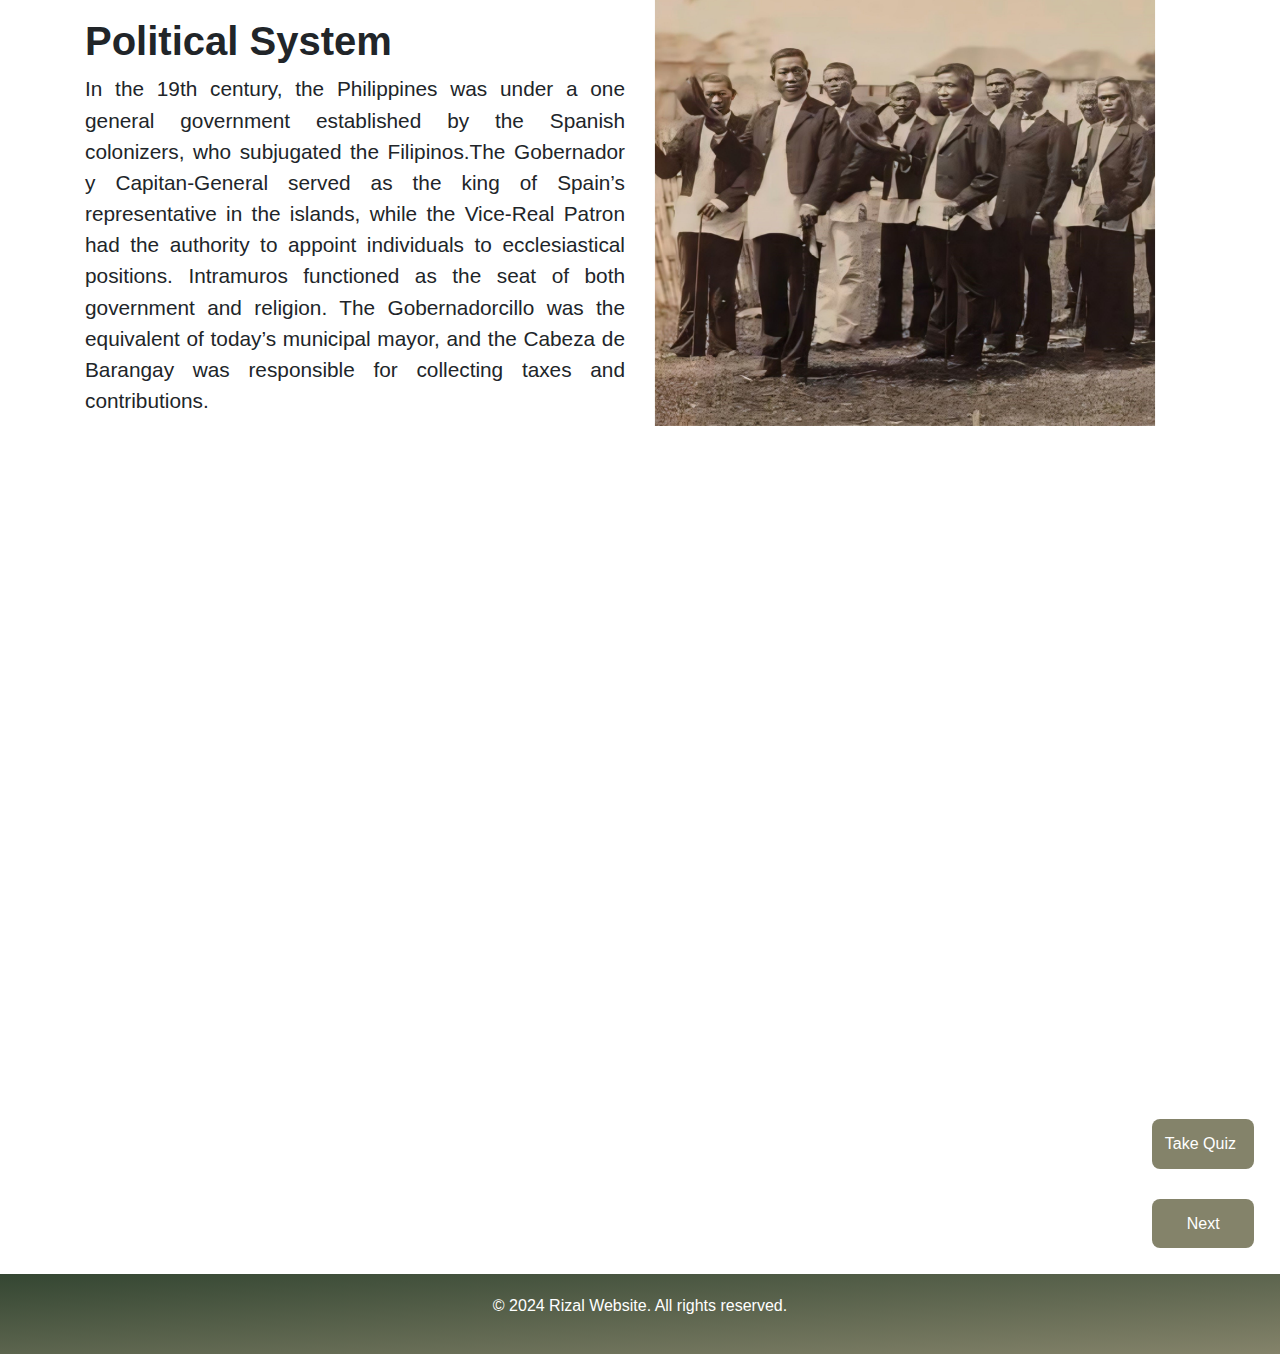
==== commit cb1b2b77: "New update" ====
--- a/lesson2.html
+++ b/lesson2.html
@@ -175,10 +175,10 @@
         }
 
         .flip-card-inner {
-          top:20% ;
+            top:20% ;
             position: relative;
             width: 100%;
-            height: 100%;
+            height: 105%;
             text-align: center;
             transition: transform 0.6s;
             transform-style: preserve-3d;
@@ -198,15 +198,31 @@
         }
 
         .flip-card-front {
-            background-color: #bbb;
+            background-color: #f5f3f3;
             color: black;
         }
 
         .flip-card-back {
-            background-color: #e1be96;
+          background: linear-gradient(to bottom right, #344632, #84836a);
             color: white;
             transform: rotateY(180deg);
-            
+            text-align: justify; 
+            margin-bottom: 10px; 
+          
+        }
+        .flip-card-back h1{
+          background: linear-gradient(to bottom right, #344632, #84836a);
+          text-align: center;
+          
+        }
+        .flip-card-back p{
+          padding: 1%;
+        }
+        .flip-card-back h5{
+          padding: 1%;
+          text-align: left;
+          text-align: justify; 
+            margin-bottom: 10px; 
         }
         .carousel-caption {
             position: absolute;
@@ -241,6 +257,12 @@
             padding: 10px;
             text-align: center;
         }
+        .Revolution p{
+          text-align: justify; 
+            margin-bottom: 10px; 
+            padding: 2%;
+            font-size: 1.5rem;
+        }
         .century2{
             max-width: 40em;
             max-height: 30em;
@@ -268,6 +290,9 @@
             justify-content: center;
             margin-bottom: 70px;
             text-align: center;
+            text-align: justify; 
+            margin-bottom: 10px; 
+            font-size: 1.3rem;
         }
           /* YouTube Video Embed */
           .video-container {
@@ -284,7 +309,7 @@
             top: 0;
             left: 0;
             width: 100%;
-            height: 100%;
+            height: 105%;
         }
     </style>
 </head>
@@ -298,8 +323,8 @@
         </button>
         <div class="dropdown-content">
           <a href="rizal.html"> Dr. Jose Rizal</a>
-          <a href="rizal_law.html">Republict Act 1425 (Rizal Law)</a>
-          <a href="lesson2.html"> History (19th Century)</a>
+          <a href="rizal_law.html"> Rizal Law</a>
+          <a href="lesson2.html"> Philippines in 19th Century</a>
           <a href="lesson4.html"> Rizal’s Life: Family, Childhood and Early Education</a>
           <a href="lesson5.html"> Rizal’s Life: Higher Education and Life Abroad</a>
           <a href="propaganda.html"> Propaganda Movement</a>
@@ -481,8 +506,8 @@
                       <br>
                       <h1>The Highest Class</h1>
                       <br>
-                        <h5>Spanish Officials, Peninsulares, Insulares, Friars</h5>
-                        <p>They have the power and authority to rule over the Filipinos</p>
+                        <h5>Spanish Officials, Peninsulares, Insulares, Friars.
+                        They have the power and authority to rule over the Filipinos</h5>
                     </div>
                   </div>
                 </div>
@@ -502,8 +527,8 @@
                       <br>
                       <h1>The Middle Class</h1>
                       <br>
-                        <h5> Spanish Mestizos, Chinese Mestizos, Criollos, Principalia</h5>
-                        <p>They are mixed of Spanish and Full-blooded Filipinos</p>
+                        <h5> Spanish Mestizos, Chinese Mestizos, Criollos, Principalia.
+                        They are mixed of Spanish and Full-blooded Filipinos</h5>
                     </div>
                   </div>
                 </div>
@@ -524,8 +549,8 @@
                       <br>
                       <h1>The Lowest Class</h1>
                       <br>
-                      <h5>Indios/Native Filipinos/The Masses</h5>
-                        <p>Poor Filipinos, the Indios are the poor natives or poor people having pure Filipino blood</p>
+                      <h5>Indios/Native Filipino. 
+                        Poor Filipinos, the Indios are the poor natives or poor people having pure Filipino blood</h5>
                     </div>
                   </div>
                 </div>
